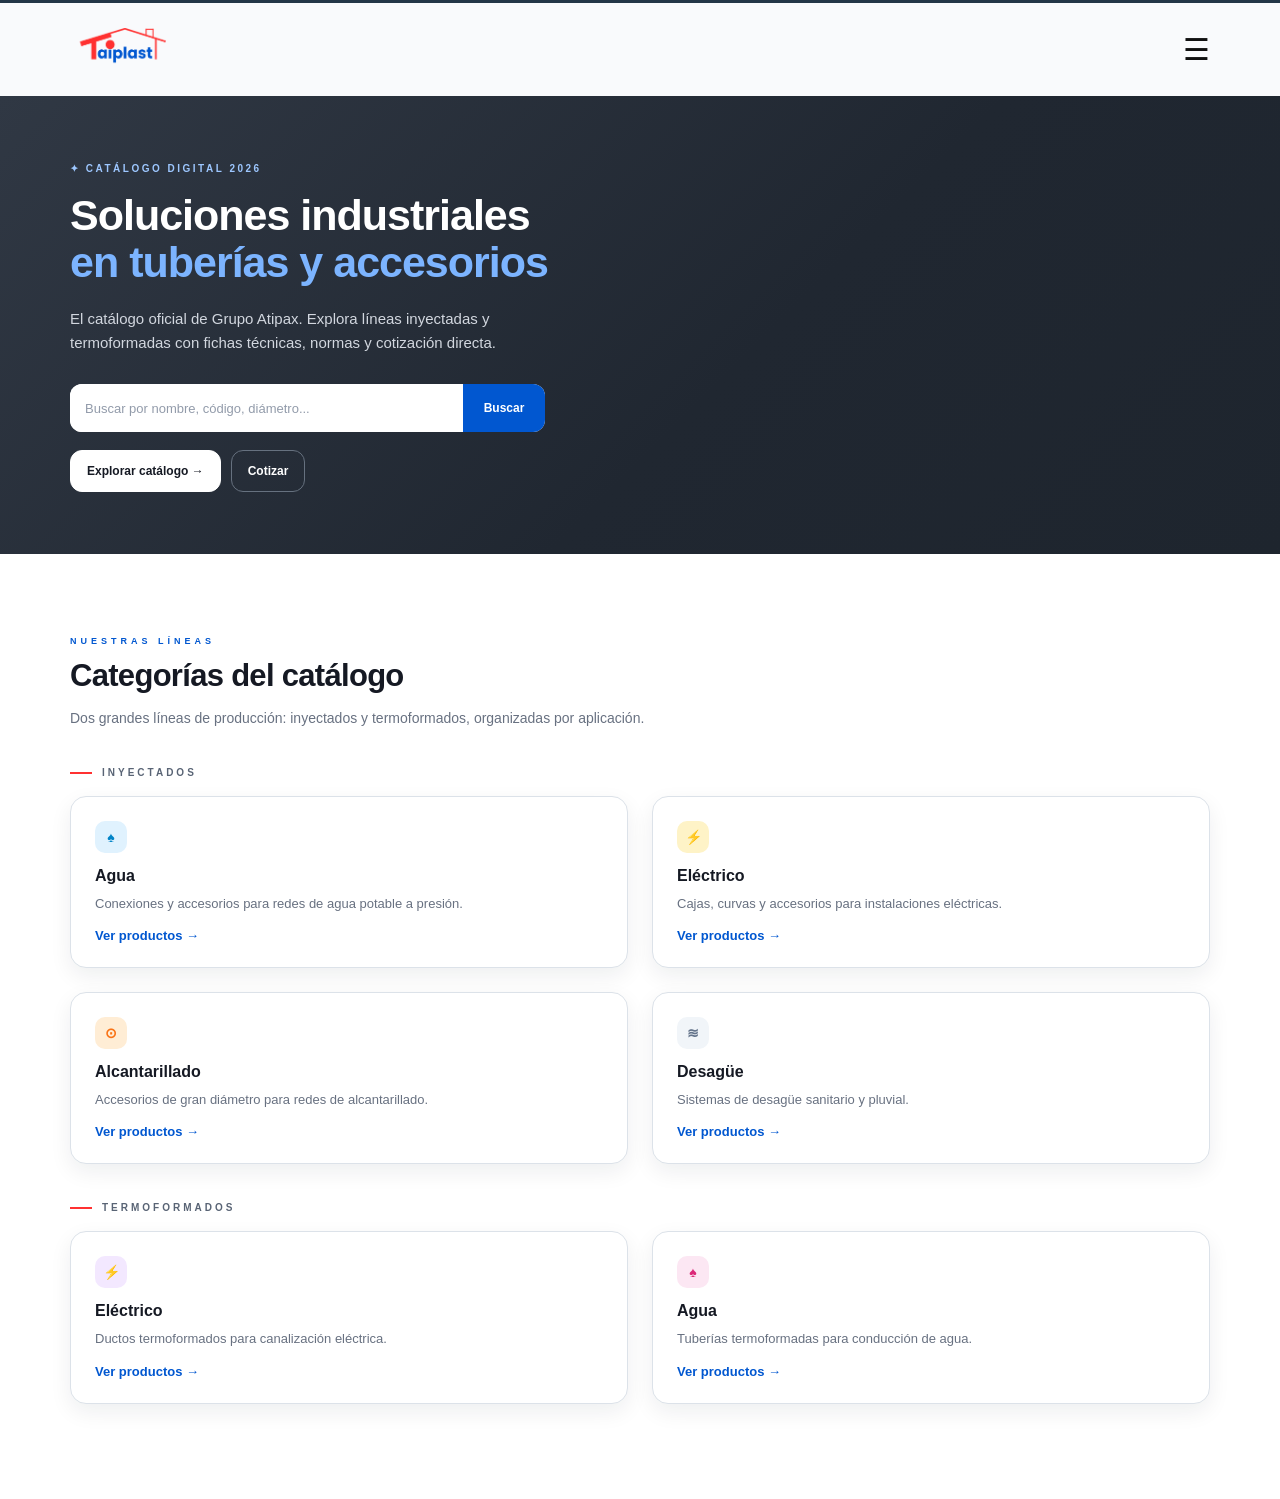
==== Catalogo.html @ 7e50f28f "Publica catalogo web de Taiplast" ====
<!DOCTYPE html>
<html lang="es">
<head>
  <meta charset="UTF-8">

  <meta
    name="viewport"
    content="width=device-width, initial-scale=1.0"
  >

  <title>Catálogo PVC | Atipax</title>

  <link
    rel="stylesheet"
    href="./Style/Catalogo.css"
  >
</head>

<body>

  <!-- =========================
       ENCABEZADO
  ========================== -->

  <header class="header">

    <a href="./index.html" class="logo-link">
      <img
        src="./img/logo taiplast.png"
        alt="Taiplast"
        class="logo"
      >
    </a>

    <button
      type="button"
      class="menu-btn"
      id="menuBtn"
      aria-label="Abrir menú"
      aria-expanded="false"
    >
      ☰
    </button>

  </header>


  <!-- =========================
       PORTADA
  ========================== -->

  <section class="hero">

    <div class="hero-content">

      <span class="hero-tag">
        ✦ CATÁLOGO DIGITAL 2026
      </span>

      <h1>
        Soluciones industriales
        <strong>en tuberías y accesorios</strong>
      </h1>

      <p>
        El catálogo oficial de Grupo Atipax. Explora líneas
        inyectadas y termoformadas con fichas técnicas,
        normas y cotización directa.
      </p>

      <!-- BUSCADOR -->

      <form
        class="search-box"
        action="./productos.html"
        method="get"
      >

        <input
          type="search"
          name="buscar"
          placeholder="Buscar por nombre, código, diámetro..."
          aria-label="Buscar productos"
        >

        <button type="submit">
          Buscar
        </button>

      </form>

      <div class="hero-actions">

        <a
          href="#categorias"
          class="btn-primary"
        >
          Explorar catálogo →
        </a>

        <a
          href="#"
          class="btn-outline"
        >
          Cotizar
        </a>

      </div>

    </div>

  </section>


  <!-- =========================
       CATEGORÍAS
  ========================== -->

  <main
    id="categorias"
    class="content"
  >

    <span class="section-label">
      NUESTRAS LÍNEAS
    </span>

    <h2>
      Categorías del catálogo
    </h2>

    <p class="intro">
      Dos grandes líneas de producción: inyectados y
      termoformados, organizadas por aplicación.
    </p>


    <!-- =========================
         INYECTADOS
    ========================== -->

    <section class="category-section">

      <div class="group-title">
        <span></span>
        <h3>INYECTADOS</h3>
      </div>

      <div class="categories-grid">

        <!-- AGUA INYECTADOS -->

        <article class="category-card">

          <div class="category-icon icon-water">
            ♠
          </div>

          <h3>
            Agua
          </h3>

          <p>
            Conexiones y accesorios para redes de agua
            potable a presión.
          </p>

          <a
            href="./productos.html?categoria=agua-inyectados"
            class="category-link"
          >
            Ver productos →
          </a>

        </article>


        <!-- ELÉCTRICO INYECTADOS -->

        <article class="category-card">

          <div class="category-icon icon-electric">
            ⚡
          </div>

          <h3>
            Eléctrico
          </h3>

          <p>
            Cajas, curvas y accesorios para instalaciones
            eléctricas.
          </p>

          <a
            href="./productos.html?categoria=electrico-inyectados"
            class="category-link"
          >
            Ver productos →
          </a>

        </article>


        <!-- ALCANTARILLADO -->

        <article class="category-card">

          <div class="category-icon icon-sewer">
            ⊙
          </div>

          <h3>
            Alcantarillado
          </h3>

          <p>
            Accesorios de gran diámetro para redes de
            alcantarillado.
          </p>

          <a
            href="./productos.html?categoria=alcantarillado"
            class="category-link"
          >
            Ver productos →
          </a>

        </article>


        <!-- DESAGÜE -->

        <article class="category-card">

          <div class="category-icon icon-drainage">
            ≋
          </div>

          <h3>
            Desagüe
          </h3>

          <p>
            Sistemas de desagüe sanitario y pluvial.
          </p>

          <a
            href="./productos.html?categoria=desague"
            class="category-link"
          >
            Ver productos →
          </a>

        </article>

      </div>

    </section>


    <!-- =========================
         TERMOFORMADOS
    ========================== -->

    <section class="category-section">

      <div class="group-title">
        <span></span>
        <h3>TERMOFORMADOS</h3>
      </div>

      <div class="categories-grid">

        <!-- ELÉCTRICO TERMOFORMADOS -->

        <article class="category-card">

          <div class="category-icon icon-electric-formed">
            ⚡
          </div>

          <h3>
            Eléctrico
          </h3>

          <p>
            Ductos termoformados para canalización eléctrica.
          </p>

          <a
            href="./productos.html?categoria=electrico-termoformados"
            class="category-link"
          >
            Ver productos →
          </a>

        </article>


        <!-- AGUA TERMOFORMADOS -->

        <article class="category-card">

          <div class="category-icon icon-water-formed">
            ♠
          </div>

          <h3>
            Agua
          </h3>

          <p>
            Tuberías termoformadas para conducción de agua.
          </p>

          <a
            href="./productos.html?categoria=agua-termoformados"
            class="category-link"
          >
            Ver productos →
          </a>

        </article>

      </div>

    </section>

  </main>


  <!-- =========================
       MENÚ LATERAL
  ========================== -->

  <div
    class="menu-overlay"
    id="menuOverlay"
    aria-hidden="true"
  ></div>

  <nav
    class="side-menu"
    id="sideMenu"
    aria-hidden="true"
  >

    <button
      type="button"
      class="close-menu"
      id="closeMenu"
      aria-label="Cerrar menú"
    >
      ×
    </button>

    <a href="./index.html">
      Inicio
    </a>

    <a href="#categorias">
      Categorías
    </a>

    <a href="./productos.html">
      Productos
    </a>

  </nav>


  <script src="./JS/Catalogo.js"></script>

</body>
</html>
---- Style/Catalogo.css ----
:root {
  --blue: #0157d0;
  --blue-hover: #0048ad;

  --red: #ff3131;

  --dark: #151923;
  --hero-dark: #202731;
  --hero-dark-light: #303844;

  --gray: #687181;
  --light-gray: #f5f7fa;

  --border: #dce2e9;
  --white: #ffffff;

  --water: #0284c7;
  --water-light: #e0f2fe;

  --electric: #ca8a04;
  --electric-light: #fef3c7;

  --sewer: #f97316;
  --sewer-light: #ffedd5;

  --drainage: #64748b;
  --drainage-light: #f1f5f9;

  --formed-electric: #9333ea;
  --formed-electric-light: #f3e8ff;

  --formed-water: #db2777;
  --formed-water-light: #fce7f3;
}


/* =========================
   CONFIGURACIÓN GENERAL
========================= */

* {
  margin: 0;
  padding: 0;
  box-sizing: border-box;
}

html {
  scroll-behavior: smooth;
}

body {
  min-height: 100vh;

  font-family:
    Arial,
    Helvetica,
    sans-serif;

  color: var(--dark);
  background: var(--white);
}

button,
input {
  font: inherit;
}

button,
a {
  -webkit-tap-highlight-color: transparent;
}

img {
  display: block;
  max-width: 100%;
}

a {
  color: inherit;
}


/* =========================
   ENCABEZADO
========================= */

.header {
  position: relative;
  z-index: 20;

  width: 100%;
  height: 86px;

  padding: 0 24px;

  display: flex;
  align-items: center;
  justify-content: space-between;

  background: #f9fafc;
  border-top: 3px solid #243647;
}

.logo-link {
  display: inline-flex;
  align-items: center;
  text-decoration: none;
}

.logo {
  width: 82px;
  height: auto;
}

.menu-btn {
  padding: 0;

  border: none;
  background: transparent;

  color: #111111;

  font-size: 30px;
  line-height: 1;

  cursor: pointer;
}


/* =========================
   PORTADA
========================= */

.hero {
  min-height: 350px;

  display: flex;
  align-items: center;

  padding: 54px 18px;

  color: var(--white);

  background:
    linear-gradient(
      135deg,
      var(--hero-dark-light) 0%,
      var(--hero-dark) 58%,
      #1e252e 100%
    );
}

.hero-content {
  width: 100%;
  max-width: 520px;
}

.hero-tag {
  display: inline-block;

  margin-bottom: 18px;

  color: #9dc7ff;

  font-size: 10px;
  font-weight: 800;
  letter-spacing: 2.5px;
}

.hero h1 {
  max-width: 500px;

  color: var(--white);

  font-size: 31px;
  font-weight: 800;
  line-height: 1.1;
  letter-spacing: -1px;
}

.hero h1 strong {
  display: block;

  color: #7cb4ff;
  font-weight: 800;
}

.hero p {
  max-width: 440px;

  margin-top: 20px;

  color: #d2d7df;

  font-size: 14px;
  line-height: 1.65;
}


/* =========================
   BUSCADOR
========================= */

.search-box {
  width: 100%;
  max-width: 475px;
  height: 48px;

  margin-top: 28px;

  display: flex;

  overflow: hidden;

  background: var(--white);
  border-radius: 12px;
}

.search-box input {
  min-width: 0;
  flex: 1;

  padding: 0 15px;

  border: none;
  outline: none;

  color: var(--dark);
  background: var(--white);

  font-size: 13px;
}

.search-box input::placeholder {
  color: #929baa;
}

.search-box button {
  min-width: 82px;

  padding: 0 17px;

  border: none;

  color: var(--white);
  background: var(--blue);

  font-size: 12px;
  font-weight: 800;

  cursor: pointer;
  transition: background 0.2s ease;
}

.search-box button:hover {
  background: var(--blue-hover);
}


/* =========================
   BOTONES DE PORTADA
========================= */

.hero-actions {
  margin-top: 18px;

  display: flex;
  align-items: center;
  flex-wrap: wrap;

  gap: 10px;
}

.btn-primary,
.btn-outline {
  min-height: 42px;

  padding: 0 16px;

  display: inline-flex;
  align-items: center;
  justify-content: center;

  border-radius: 12px;

  font-size: 12px;
  font-weight: 800;

  text-decoration: none;
  transition: 0.2s ease;
}

.btn-primary {
  color: var(--dark);
  background: var(--white);
  border: 1px solid var(--white);
}

.btn-primary:hover {
  color: var(--blue);
  transform: translateY(-1px);
}

.btn-outline {
  color: var(--white);

  background: transparent;
  border: 1px solid #66717f;
}

.btn-outline:hover {
  border-color: var(--white);
  background: rgba(255, 255, 255, 0.06);
}


/* =========================
   CONTENIDO
========================= */

.content {
  width: 100%;

  padding: 58px 18px 70px;

  background: var(--white);
}

.section-label {
  display: block;

  color: var(--blue);

  font-size: 9px;
  font-weight: 900;
  letter-spacing: 4px;
}

.content > h2 {
  margin-top: 12px;

  color: var(--dark);

  font-size: 27px;
  font-weight: 900;
  line-height: 1.15;
  letter-spacing: -0.7px;
}

.intro {
  max-width: 650px;

  margin-top: 13px;

  color: var(--gray);

  font-size: 14px;
  line-height: 1.6;
}


/* =========================
   GRUPOS DE CATEGORÍAS
========================= */

.category-section {
  margin-top: 34px;
}

.group-title {
  margin-bottom: 18px;

  display: flex;
  align-items: center;

  gap: 10px;
}

.group-title span {
  width: 22px;
  height: 2px;

  flex-shrink: 0;

  background: var(--red);
}

.group-title h3 {
  color: #596475;

  font-size: 10px;
  font-weight: 900;
  letter-spacing: 3px;
}

.categories-grid {
  display: grid;
  grid-template-columns: 1fr;

  gap: 18px;
}


/* =========================
   TARJETAS
========================= */

.category-card {
  min-width: 0;
  min-height: 160px;

  padding: 22px;

  display: flex;
  flex-direction: column;
  align-items: flex-start;

  background: var(--white);

  border: 1px solid var(--border);
  border-radius: 16px;

  box-shadow:
    0 8px 22px rgba(15, 23, 42, 0.07);

  transition:
    transform 0.2s ease,
    box-shadow 0.2s ease,
    border-color 0.2s ease;
}

.category-card:hover {
  transform: translateY(-2px);

  border-color: #cbd5e1;

  box-shadow:
    0 12px 28px rgba(15, 23, 42, 0.1);
}

.category-card h3 {
  margin-top: 14px;

  color: var(--dark);

  font-size: 15px;
  font-weight: 800;
}

.category-card p {
  margin-top: 9px;
  margin-bottom: 14px;

  color: var(--gray);

  font-size: 12px;
  line-height: 1.55;
}

.category-link {
  margin-top: auto;

  display: inline-flex;
  align-items: center;

  color: var(--blue);

  font-size: 12px;
  font-weight: 800;

  text-decoration: none;

  transition:
    color 0.2s ease,
    transform 0.2s ease;
}

.category-link:hover {
  color: var(--blue-hover);
  transform: translateX(3px);
}


/* =========================
   ÍCONOS DE CATEGORÍAS
========================= */

.category-icon {
  width: 32px;
  height: 32px;

  display: inline-flex;
  align-items: center;
  justify-content: center;

  border-radius: 10px;

  font-size: 14px;
  font-weight: 800;
  line-height: 1;
}

.icon-water {
  color: var(--water);
  background: var(--water-light);
}

.icon-electric {
  color: var(--electric);
  background: var(--electric-light);
}

.icon-sewer {
  color: var(--sewer);
  background: var(--sewer-light);
}

.icon-drainage {
  color: var(--drainage);
  background: var(--drainage-light);
}

.icon-electric-formed {
  color: var(--formed-electric);
  background: var(--formed-electric-light);
}

.icon-water-formed {
  color: var(--formed-water);
  background: var(--formed-water-light);
}


/* =========================
   MENÚ LATERAL
========================= */

.menu-overlay {
  position: fixed;
  inset: 0;
  z-index: 50;

  background: rgba(0, 0, 0, 0.38);

  opacity: 0;
  visibility: hidden;

  transition:
    opacity 0.25s ease,
    visibility 0.25s ease;
}

.menu-overlay.active {
  opacity: 1;
  visibility: visible;
}

.side-menu {
  position: fixed;
  top: 0;
  right: -100%;
  z-index: 60;

  width: 85%;
  max-width: 340px;
  height: 100vh;

  padding: 28px 25px;

  display: flex;
  flex-direction: column;

  gap: 27px;

  background: var(--white);

  box-shadow:
    -10px 0 30px rgba(0, 0, 0, 0.16);

  transition: right 0.3s ease;
}

.side-menu.active {
  right: 0;
}

.close-menu {
  align-self: flex-end;

  border: none;
  background: transparent;

  color: var(--dark);

  font-size: 38px;
  line-height: 1;

  cursor: pointer;
}

.side-menu a {
  color: #626b78;

  font-size: 18px;
  font-weight: 700;

  text-decoration: none;
}

.side-menu a:hover {
  color: var(--blue);
}


/* =========================
   TABLET
========================= */

@media (min-width: 600px) {

  .hero {
    min-height: 380px;
    padding: 65px 45px;
  }

  .content {
    padding:
      70px
      45px
      85px;
  }

  .categories-grid {
    grid-template-columns:
      repeat(2, minmax(0, 1fr));
  }

}


/* =========================
   ESCRITORIO
========================= */

@media (min-width: 900px) {

  .header {
    height: 96px;
    padding: 0 70px;
  }

  .logo {
    width: 110px;
  }

  .hero {
    min-height: 405px;

    padding:
      62px
      70px;
  }

  .hero-content {
    max-width: 560px;
  }

  .hero h1 {
    font-size: 43px;
  }

  .hero p {
    font-size: 15px;
  }

  .content {
    max-width: 1800px;

    margin: 0 auto;

    padding:
      82px
      70px
      95px;
  }

  .content > h2 {
    font-size: 31px;
  }

  .intro {
    font-size: 14px;
  }

  .category-section {
    margin-top: 38px;
  }

  .categories-grid {
    gap: 24px;
  }

  .category-card {
    min-height: 170px;
    padding: 24px;
  }

  .category-card h3 {
    font-size: 16px;
  }

  .category-card p {
    font-size: 13px;
  }

  .category-link {
    font-size: 13px;
  }

}


/* =========================
   PANTALLAS GRANDES
========================= */

@media (min-width: 1300px) {

  .hero {
    padding-left: 90px;
    padding-right: 90px;
  }

  .content {
    padding-left: 90px;
    padding-right: 90px;
  }

}
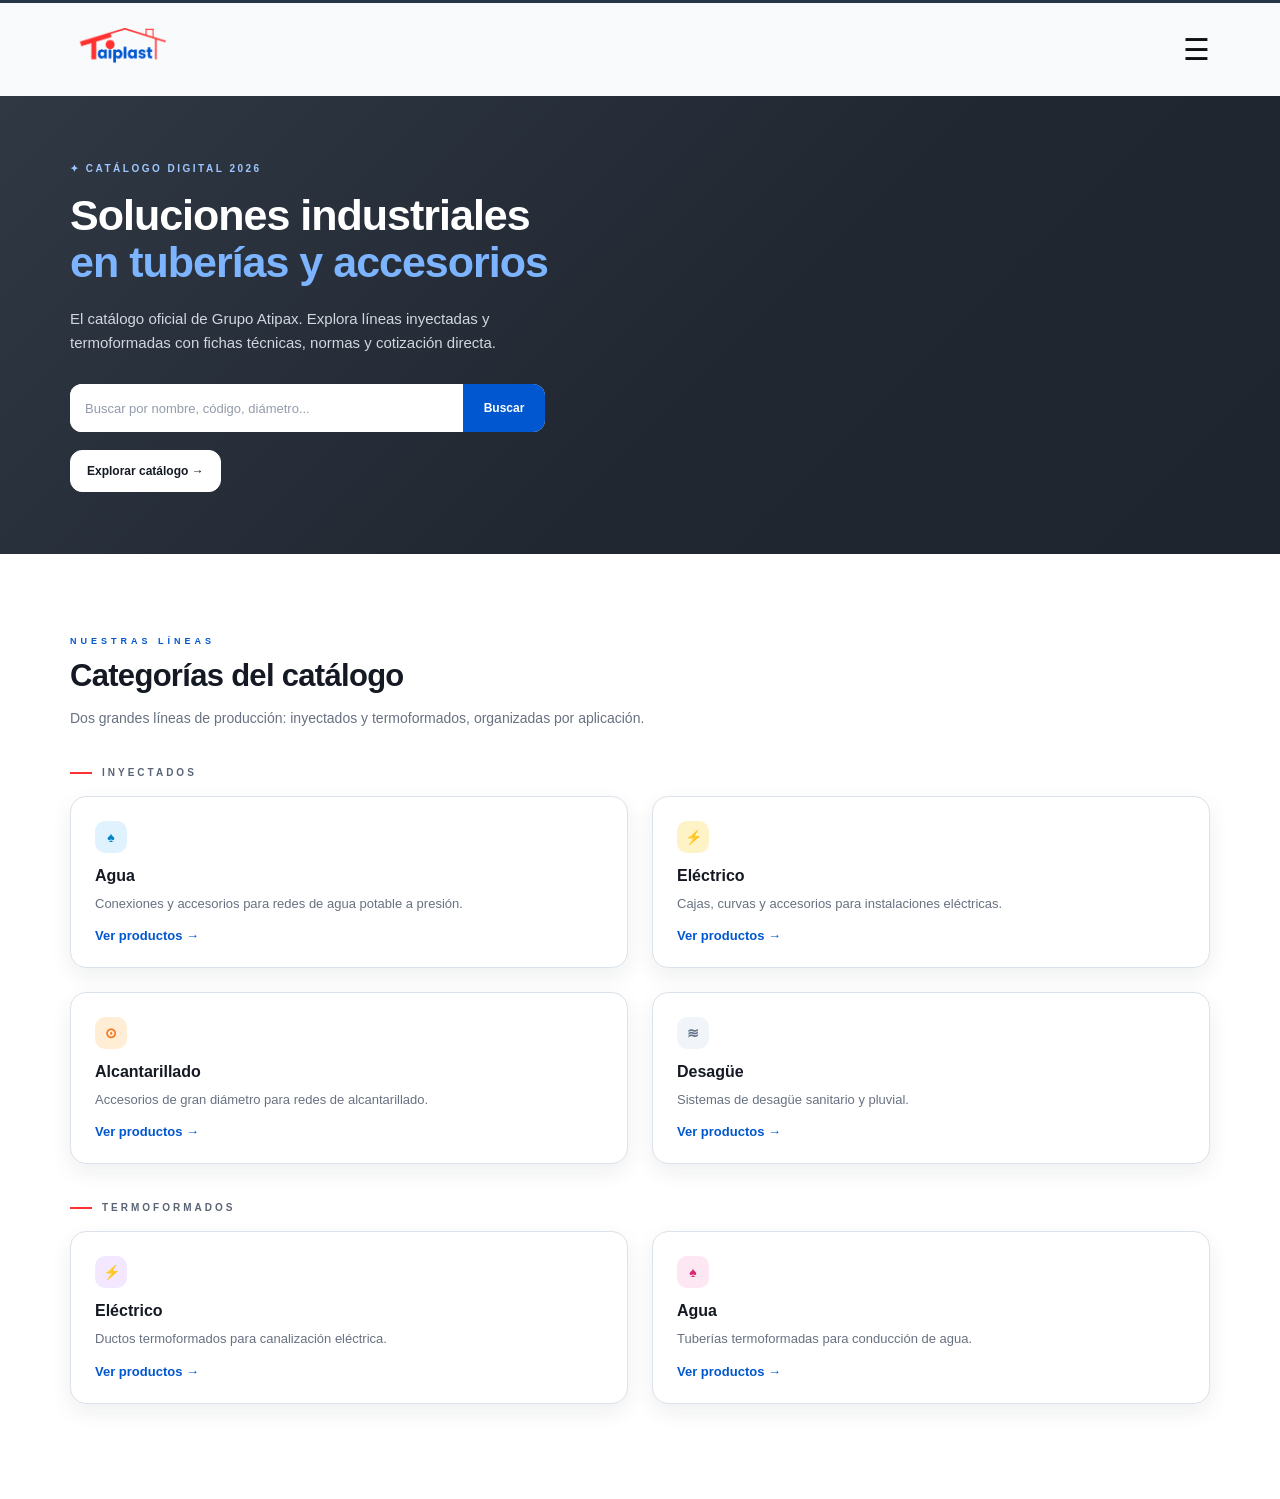
==== commit d3445a3a: "ahorasiuwu" ====
--- a/Catalogo.html
+++ b/Catalogo.html
@@ -9,6 +9,9 @@
   >
 
   <title>Catálogo PVC | Atipax</title>
+
+  <link rel="icon" type="image/png" href="img/LOGO.png" />
+  <link rel="apple-touch-icon" href="img/LOGO.png" />
 
   <link
     rel="stylesheet"
@@ -72,7 +75,7 @@
 
       <form
         class="search-box"
-        action="./productos.html"
+        action="./Productos.html"
         method="get"
       >
 
@@ -98,13 +101,6 @@
           Explorar catálogo →
         </a>
 
-        <a
-          href="#"
-          class="btn-outline"
-        >
-          Cotizar
-        </a>
-
       </div>
 
     </div>
@@ -166,7 +162,7 @@
           </p>
 
           <a
-            href="./productos.html?categoria=agua-inyectados"
+            href="./Productos.html?categoria=agua-inyectados"
             class="category-link"
           >
             Ver productos →
@@ -193,7 +189,7 @@
           </p>
 
           <a
-            href="./productos.html?categoria=electrico-inyectados"
+            href="./Productos.html?categoria=electrico-inyectados"
             class="category-link"
           >
             Ver productos →
@@ -220,7 +216,7 @@
           </p>
 
           <a
-            href="./productos.html?categoria=alcantarillado"
+            href="./Productos.html?categoria=alcantarillado"
             class="category-link"
           >
             Ver productos →
@@ -246,7 +242,7 @@
           </p>
 
           <a
-            href="./productos.html?categoria=desague"
+            href="./Productos.html?categoria=desague"
             class="category-link"
           >
             Ver productos →
@@ -289,7 +285,7 @@
           </p>
 
           <a
-            href="./productos.html?categoria=electrico-termoformados"
+            href="./Productos.html?categoria=electrico-termoformados"
             class="category-link"
           >
             Ver productos →
@@ -315,7 +311,7 @@
           </p>
 
           <a
-            href="./productos.html?categoria=agua-termoformados"
+            href="./Productos.html?categoria=agua-termoformados"
             class="category-link"
           >
             Ver productos →
@@ -363,7 +359,7 @@
       Categorías
     </a>
 
-    <a href="./productos.html">
+    <a href="./Productos.html">
       Productos
     </a>
 
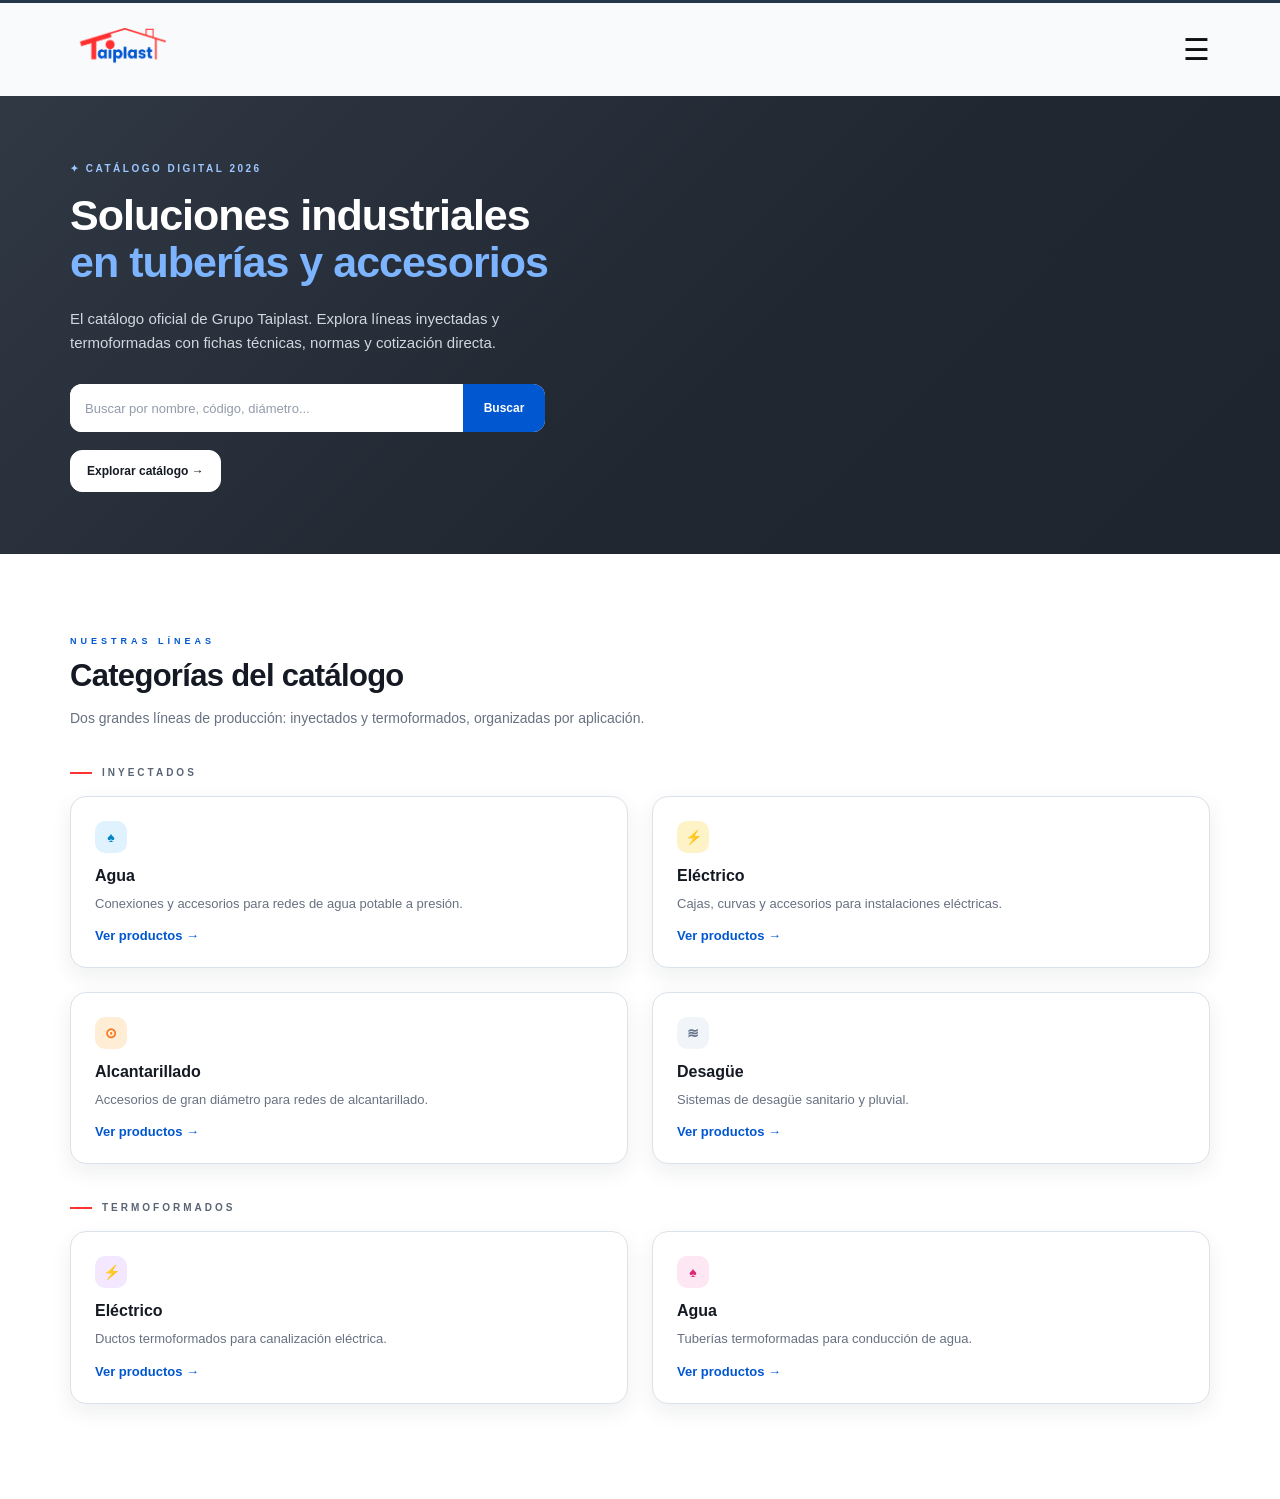
==== commit 23d597f1: "Actualiza catalogo" ====
--- a/Catalogo.html
+++ b/Catalogo.html
@@ -8,7 +8,7 @@
     content="width=device-width, initial-scale=1.0"
   >
 
-  <title>Catálogo PVC | Atipax</title>
+  <title>Catálogo PVC | Taiplast</title>
 
   <link rel="icon" type="image/png" href="img/LOGO.png" />
   <link rel="apple-touch-icon" href="img/LOGO.png" />
@@ -66,7 +66,7 @@
       </h1>
 
       <p>
-        El catálogo oficial de Grupo Atipax. Explora líneas
+        El catálogo oficial de Grupo Taiplast. Explora líneas
         inyectadas y termoformadas con fichas técnicas,
         normas y cotización directa.
       </p>
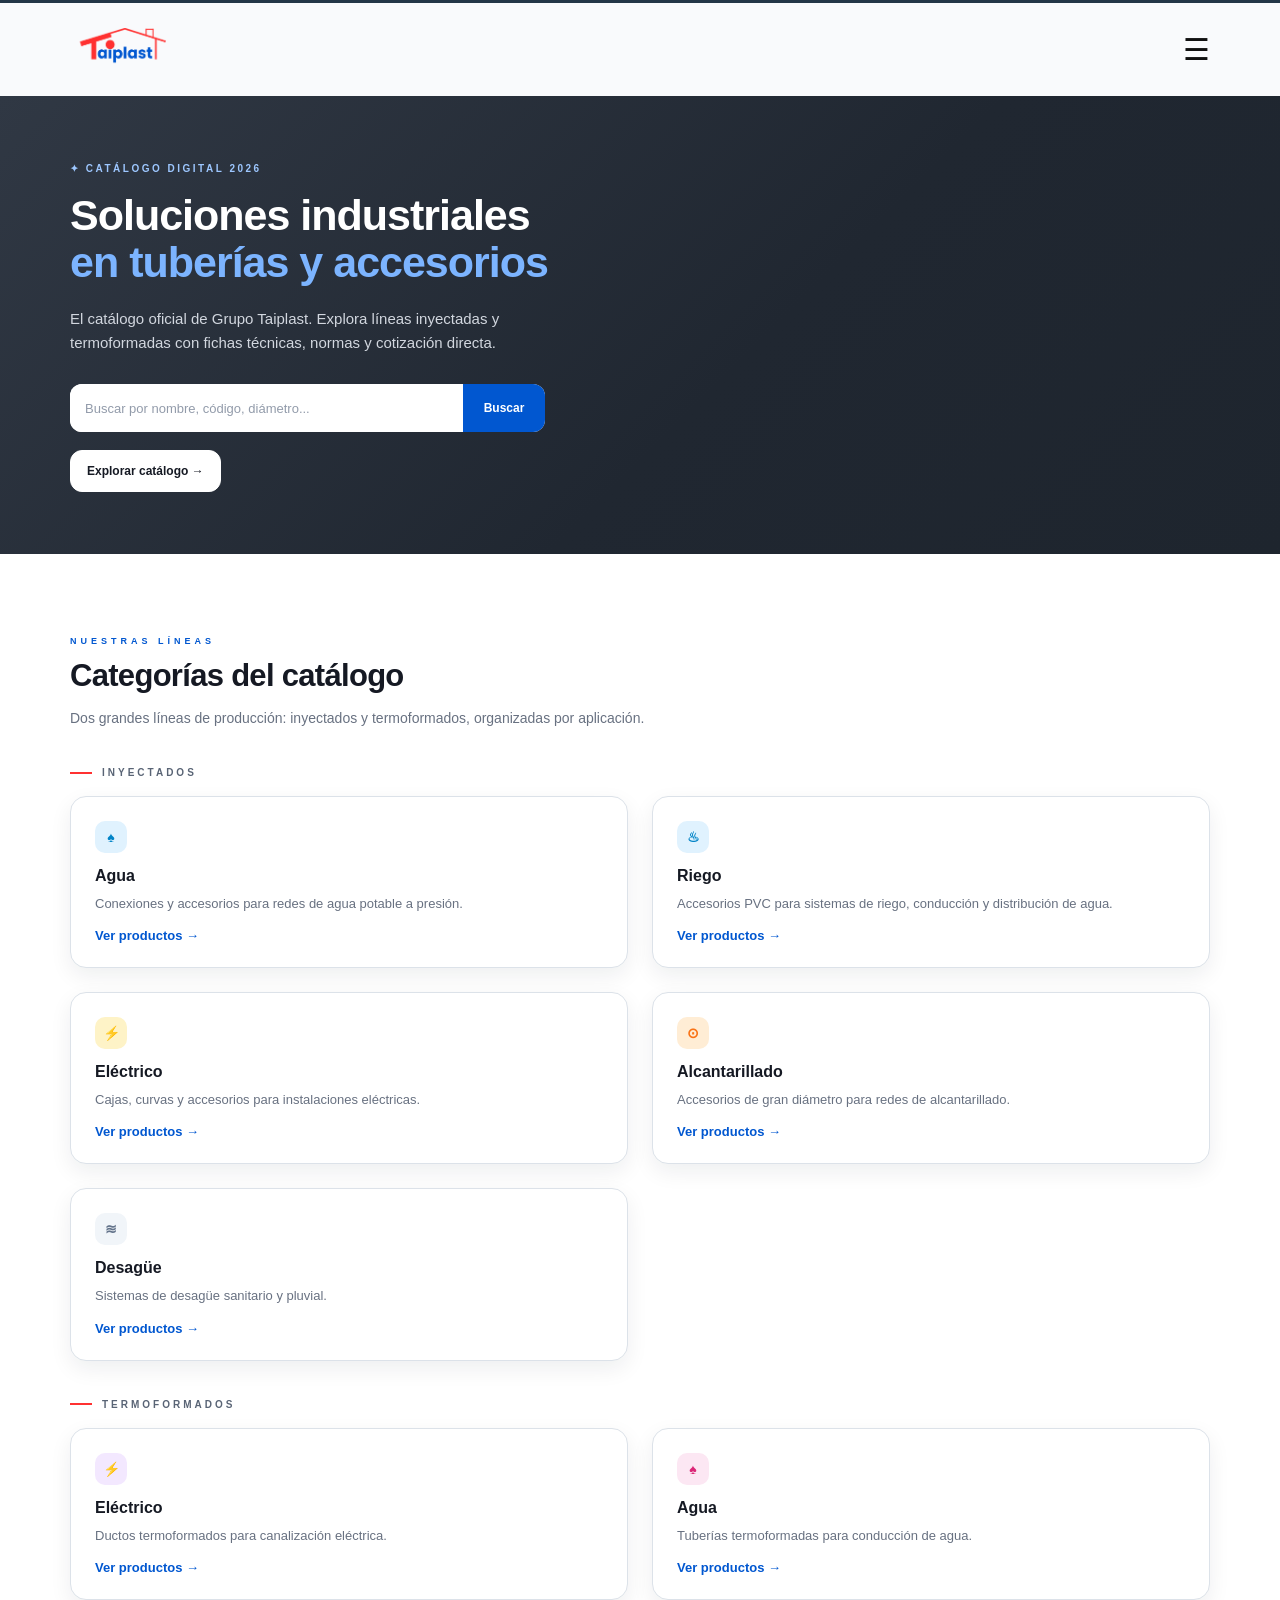
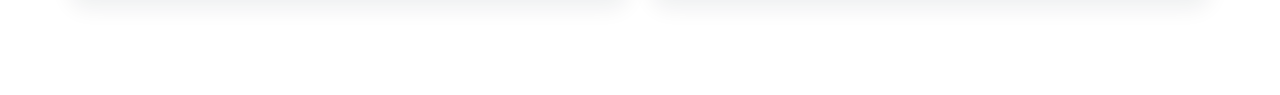
==== commit a5ae1d44: "riego" ====
--- a/Catalogo.html
+++ b/Catalogo.html
@@ -8,7 +8,7 @@
     content="width=device-width, initial-scale=1.0"
   >
 
-  <title>Catálogo PVC | Taiplast</title>
+  <title>Catálogo PVC | Grupo Taiplast</title>
 
   <link rel="icon" type="image/png" href="img/LOGO.png" />
   <link rel="apple-touch-icon" href="img/LOGO.png" />
@@ -71,8 +71,6 @@
         normas y cotización directa.
       </p>
 
-      <!-- BUSCADOR -->
-
       <form
         class="search-box"
         action="./Productos.html"
@@ -163,6 +161,32 @@
 
           <a
             href="./Productos.html?categoria=agua-inyectados"
+            class="category-link"
+          >
+            Ver productos →
+          </a>
+
+        </article>
+
+        <!-- RIEGO INYECTADOS -->
+
+        <article class="category-card">
+
+          <div class="category-icon icon-water">
+            ♨
+          </div>
+
+          <h3>
+            Riego
+          </h3>
+
+          <p>
+            Accesorios PVC para sistemas de riego,
+            conducción y distribución de agua.
+          </p>
+
+          <a
+            href="./Productos.html?categoria=riego"
             class="category-link"
           >
             Ver productos →
